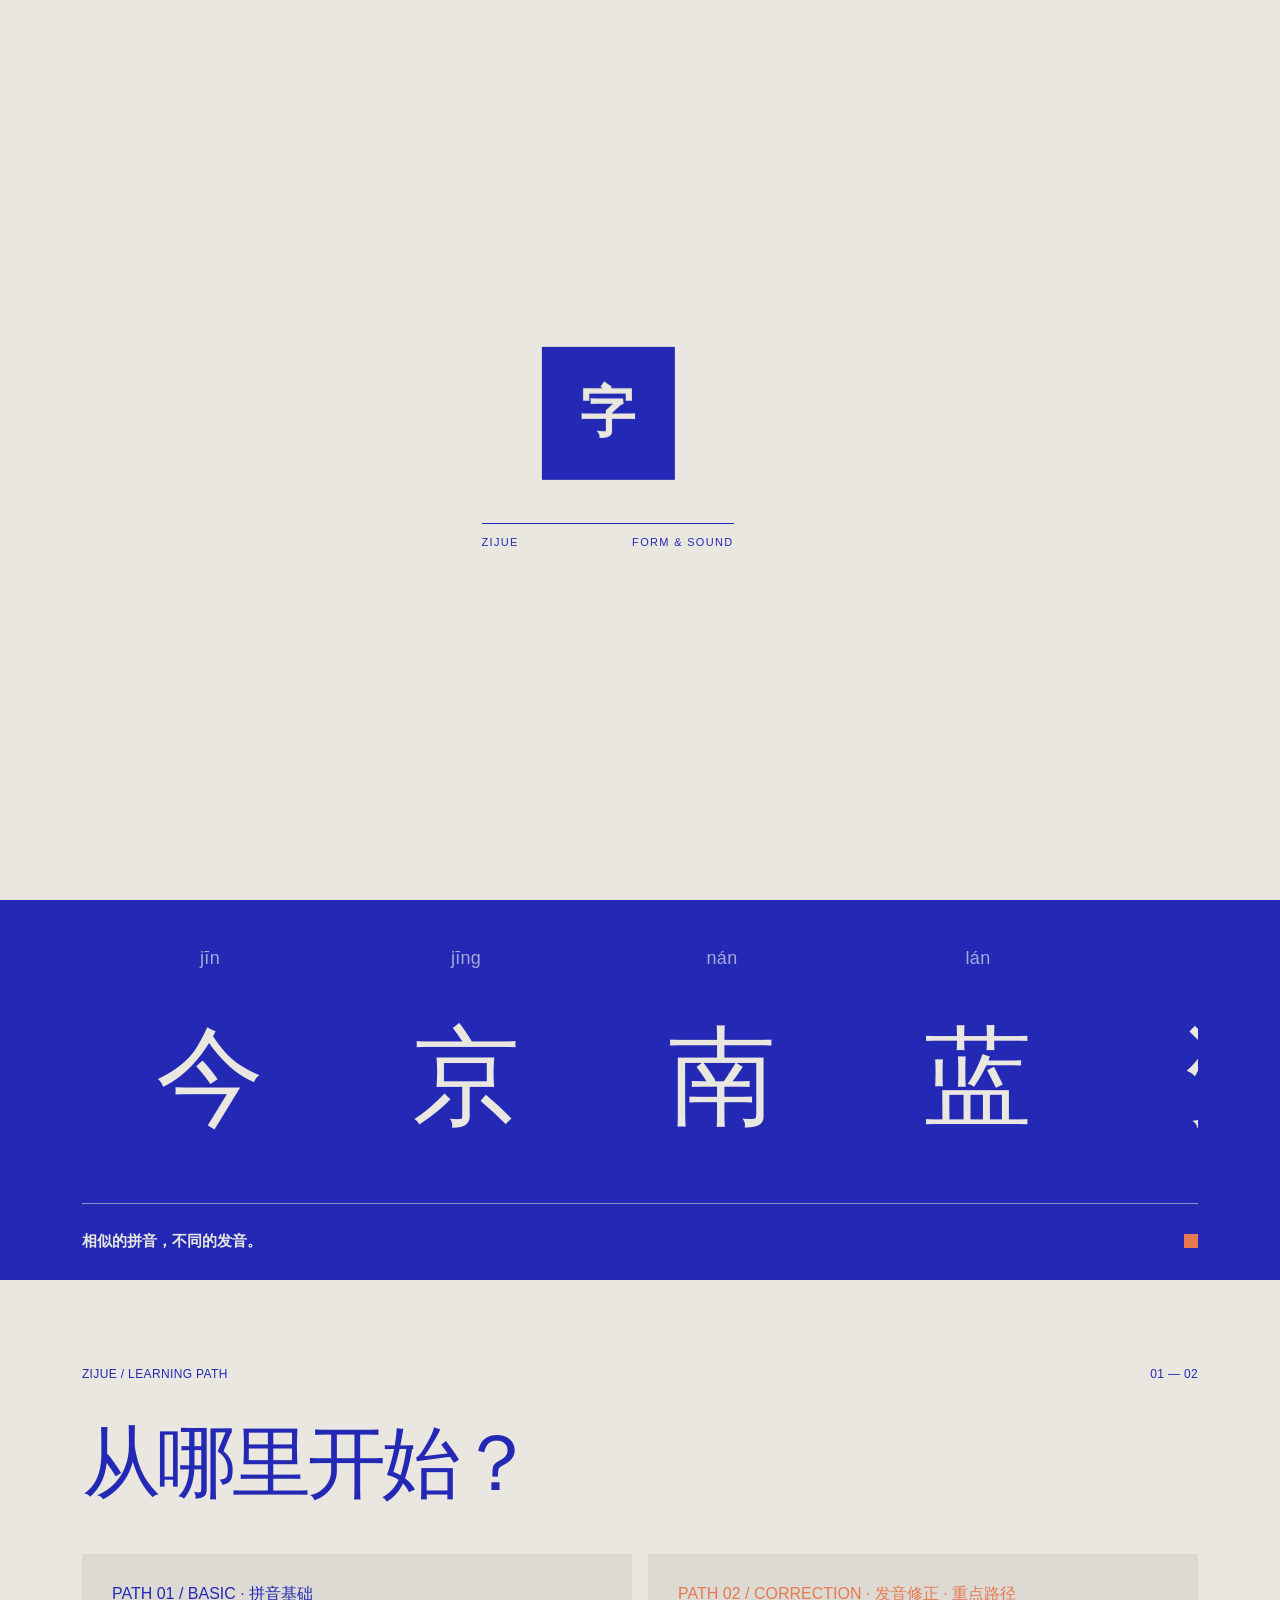
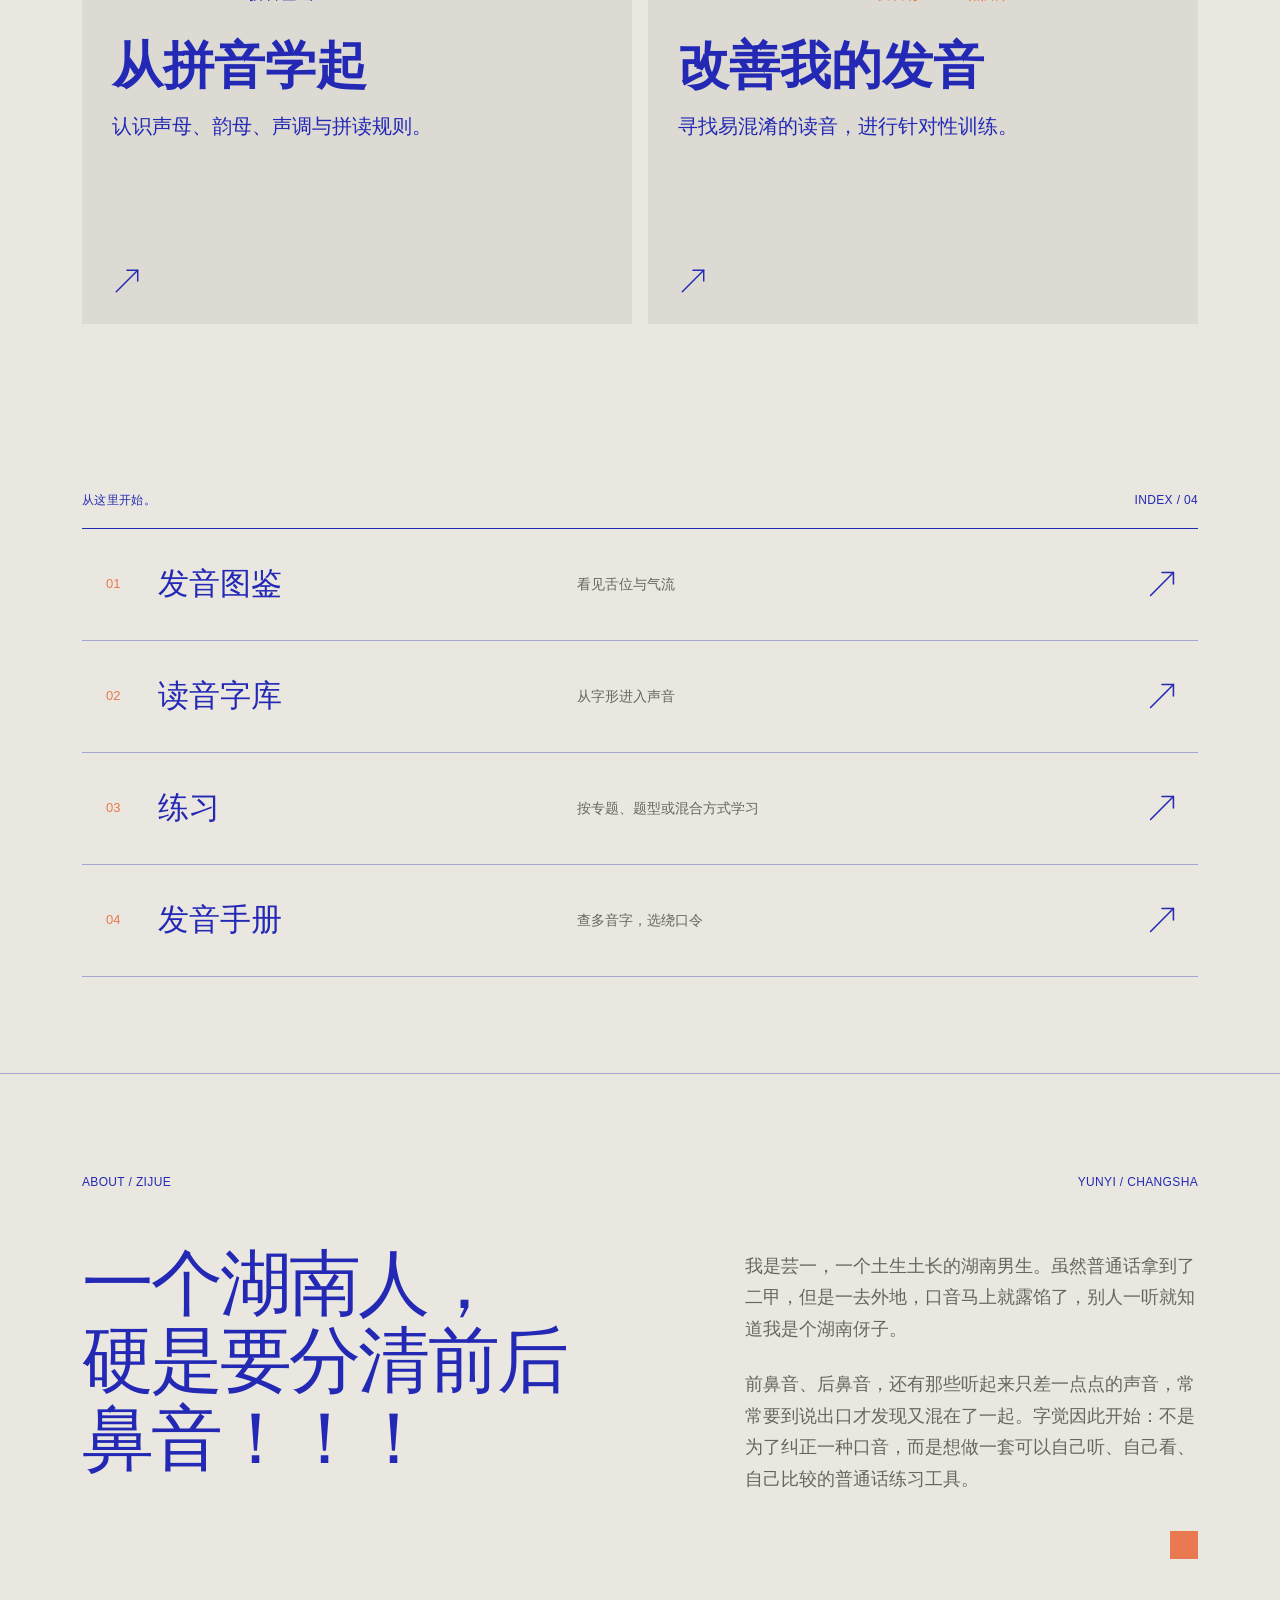
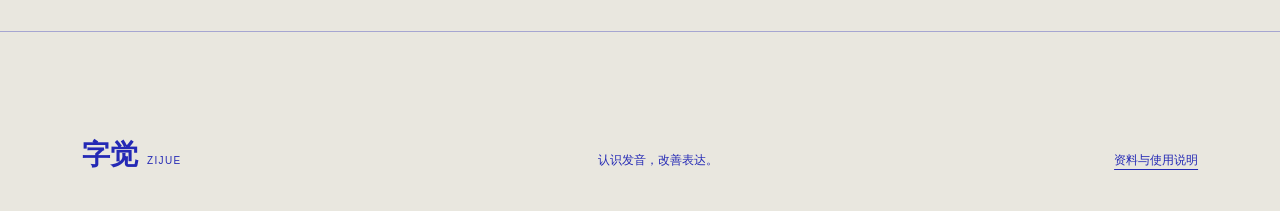
==== index.html @ c72f1ff9 "Add Zijue static website and optimized pronunciation assets" ====
<!doctype html><html lang="zh-CN"><head><meta charset="utf-8"><meta name="viewport" content="width=device-width,initial-scale=1"><meta name="theme-color" content="#E9E7DF"><meta name="description" content="字觉是普通话发音认知、辨析与自主改善工具。"><title>字觉 ZIJUE｜认识发音，改善表达</title><style>.skip-launch .launch-screen{display:none!important}.launching{scroll-behavior:auto!important}.launching body{overflow:hidden}</style><script>(()=>{const fromSite=new URLSearchParams(location.search).get('from')==='site';history.scrollRestoration='manual';if(location.hash)history.replaceState(null,'',location.pathname+location.search);scrollTo(0,0);if(fromSite)document.documentElement.classList.add('skip-launch');else document.documentElement.classList.add('launching')})()</script><link rel="stylesheet" href="styles.css?v=20261125-1"><link rel="stylesheet" href="refinements.css"><link rel="stylesheet" href="loader.css?v=20261124-3"><link rel="stylesheet" href="polish.css"><link rel="stylesheet" href="arrow-override.css"><link rel="stylesheet" href="cta-override.css"><link rel="stylesheet" href="pinyin-mi-grid.css"><link rel="stylesheet" href="path-guide.css"><link rel="stylesheet" href="index-guide.css"><link rel="stylesheet" href="hero-path-trigger.css"><link rel="stylesheet" href="sound-marquee.css?v=20261125-1"></head>
<body data-page="home"><div class="launch-screen" id="launch-screen" aria-label="字觉正在载入"><div class="launch-cubes" aria-hidden="true"><div class="launch-cube"><div class="cube-face cube-front">字</div><div class="cube-face cube-right">zì</div><div class="cube-face cube-back">觉</div><div class="cube-face cube-left">jué</div></div></div><p class="launch-caption"><span>ZIJUE</span><span>FORM &amp; SOUND</span></p></div><a class="skip" href="#main">跳到主要内容</a><header class="nav-shell"><a class="brand" href="index.html?from=site"><b>字觉</b><span>ZIJUE</span></a><nav aria-label="主要导航"><a href="basics.html">拼音基础</a><a href="correction.html">发音修正</a><a href="characters.html">读音字库</a><a href="practice.html">练习</a><a href="notes.html">发音手册</a></nav><span class="nav-index">FORM / SOUND</span></header>
<main id="main">
<section class="home-hero frame-grid"><div class="hero-meta meta-row"><span>ZIJUE / VISUAL IDENTITY 01</span><span>MANDARIN PRACTICE</span></div><div class="hero-title"><h1>字觉</h1><a class="orange-square hero-path-trigger" href="#paths" aria-label="选择学习路径"><span>选择<br>学习路径</span><svg viewBox="0 0 150 100" aria-hidden="true"><path d="M8 92L132 16"/><path d="M98 17L132 16L122 49"/></svg></a></div><p class="hero-en">ZIJUE / FORM &amp; SOUND</p><div class="hero-rule"></div><p class="hero-statement">认识发音，改善表达。</p><p class="hero-copy">从汉字出发，建立对普通话声音的认识。辨清声母、韵母与声调，再把听见的区别带回自己的表达。</p></section>
<section class="sound-band" aria-label="发音差异示例"><div class="band-head"><span>01 / SOUND DIFFERENCES</span><span>探索发音差异</span></div><div class="sound-marquee"><div class="sound-track"><div class="sound-words"><div><span class="practice-grid" aria-hidden="true"><i class="pinyin-grid"></i><i class="mi-grid"></i></span><small>j<span class="sound-accent">īn</span></small><strong>今</strong></div><div><span class="practice-grid" aria-hidden="true"><i class="pinyin-grid"></i><i class="mi-grid"></i></span><small>j<span class="sound-accent">īng</span></small><strong>京</strong></div><div><span class="practice-grid" aria-hidden="true"><i class="pinyin-grid"></i><i class="mi-grid"></i></span><small><span class="sound-accent">n</span>án</small><strong>南</strong></div><div><span class="practice-grid" aria-hidden="true"><i class="pinyin-grid"></i><i class="mi-grid"></i></span><small><span class="sound-accent">l</span>án</small><strong>蓝</strong></div><div><span class="practice-grid" aria-hidden="true"><i class="pinyin-grid"></i><i class="mi-grid"></i></span><small><span class="sound-accent">z</span>ī</small><strong>资</strong></div><div><span class="practice-grid" aria-hidden="true"><i class="pinyin-grid"></i><i class="mi-grid"></i></span><small><span class="sound-accent">zh</span>ī</small><strong>织</strong></div><div><span class="practice-grid" aria-hidden="true"><i class="pinyin-grid"></i><i class="mi-grid"></i></span><small><span class="sound-accent">f</span>ú</small><strong>服</strong></div><div><span class="practice-grid" aria-hidden="true"><i class="pinyin-grid"></i><i class="mi-grid"></i></span><small><span class="sound-accent">h</span>ú</small><strong>湖</strong></div></div><div class="sound-words" aria-hidden="true"><div><span class="practice-grid"><i class="pinyin-grid"></i><i class="mi-grid"></i></span><small>j<span class="sound-accent">īn</span></small><strong>今</strong></div><div><span class="practice-grid"><i class="pinyin-grid"></i><i class="mi-grid"></i></span><small>j<span class="sound-accent">īng</span></small><strong>京</strong></div><div><span class="practice-grid"><i class="pinyin-grid"></i><i class="mi-grid"></i></span><small><span class="sound-accent">n</span>án</small><strong>南</strong></div><div><span class="practice-grid"><i class="pinyin-grid"></i><i class="mi-grid"></i></span><small><span class="sound-accent">l</span>án</small><strong>蓝</strong></div><div><span class="practice-grid"><i class="pinyin-grid"></i><i class="mi-grid"></i></span><small><span class="sound-accent">z</span>ī</small><strong>资</strong></div><div><span class="practice-grid"><i class="pinyin-grid"></i><i class="mi-grid"></i></span><small><span class="sound-accent">zh</span>ī</small><strong>织</strong></div><div><span class="practice-grid"><i class="pinyin-grid"></i><i class="mi-grid"></i></span><small><span class="sound-accent">f</span>ú</small><strong>服</strong></div><div><span class="practice-grid"><i class="pinyin-grid"></i><i class="mi-grid"></i></span><small><span class="sound-accent">h</span>ú</small><strong>湖</strong></div></div></div></div><div class="band-foot"><p>相似的拼音，不同的发音。</p><i class="orange-square small" aria-hidden="true"></i></div></section>
<section class="learning-path frame-grid" id="paths"><div class="section-meta meta-row"><span>ZIJUE / LEARNING PATH</span><span>01 — 02</span></div><h2>从哪里开始？</h2><div class="path-grid"><a class="path path-neutral" href="basics.html"><small>PATH 01 / BASIC · 拼音基础</small><strong>从拼音学起</strong><p>认识声母、韵母、声调与拼读规则。</p><span class="path-arrow" aria-hidden="true">↗</span><span class="path-guide" aria-hidden="true"><svg viewBox="0 0 280 220"><path class="guide-shaft" d="M16 216L248 28"/><path class="guide-head" d="M204 36L248 28L238 72"/></svg></span></a><a class="path path-neutral path-priority" href="correction.html"><small>PATH 02 / CORRECTION · 发音修正 · 重点路径</small><strong>改善我的发音</strong><p>寻找易混淆的读音，进行针对性训练。</p><span class="path-arrow" aria-hidden="true">↗</span><span class="path-guide" aria-hidden="true"><svg viewBox="0 0 280 220"><path class="guide-shaft" d="M16 216L248 28"/><path class="guide-head" d="M204 36L248 28L238 72"/></svg></span></a></div></section>
<section class="index-preview frame-grid"><div class="section-meta meta-row"><span>从这里开始。</span><span>INDEX / 04</span></div><div class="index-links"><a href="correction.html"><span>01</span><strong>发音图鉴</strong><small>看见舌位与气流</small><i>↗</i><span class="index-guide" aria-hidden="true"><svg viewBox="0 0 150 112"><path d="M7 109L126 14"/><path d="M101 17L126 14L121 39"/></svg></span></a><a href="characters.html"><span>02</span><strong>读音字库</strong><small>从字形进入声音</small><i>↗</i><span class="index-guide" aria-hidden="true"><svg viewBox="0 0 150 112"><path d="M7 109L126 14"/><path d="M101 17L126 14L121 39"/></svg></span></a><a href="practice.html"><span>03</span><strong>练习</strong><small>按专题、题型或混合方式学习</small><i>↗</i><span class="index-guide" aria-hidden="true"><svg viewBox="0 0 150 112"><path d="M7 109L126 14"/><path d="M101 17L126 14L121 39"/></svg></span></a><a href="notes.html"><span>04</span><strong>发音手册</strong><small>查多音字，选绕口令</small><i>↗</i><span class="index-guide" aria-hidden="true"><svg viewBox="0 0 150 112"><path d="M7 109L126 14"/><path d="M101 17L126 14L121 39"/></svg></span></a></div></section>
<section class="about-section frame-grid" id="about"><div class="section-meta meta-row"><span>ABOUT / ZIJUE</span><span>YUNYI / CHANGSHA</span></div><h2>一个湖南人，<br>硬是要分清前后鼻音！！！</h2><div class="about-copy"><p>我是芸一，一个土生土长的湖南男生。虽然普通话拿到了二甲，但是一去外地，口音马上就露馅了，别人一听就知道我是个湖南伢子。</p><p>前鼻音、后鼻音，还有那些听起来只差一点点的声音，常常要到说出口才发现又混在了一起。字觉因此开始：不是为了纠正一种口音，而是想做一套可以自己听、自己看、自己比较的普通话练习工具。</p></div><i class="orange-square" aria-hidden="true"></i></section></main><footer><a class="brand" href="index.html?from=site"><b>字觉</b><span>ZIJUE</span></a><p>认识发音，改善表达。</p><p><a class="site-source-link" href="notes.html#sources">资料与使用说明</a></p></footer><script src="script.js?v=20261124-13"></script><script src="loader.js?v=20261125-1"></script></body></html>
---- styles.css ----
:root{--blue:#2429B5;--paper:#E9E7DF;--orange:#E87950;--lav:#A5A9D8;--charcoal:#252525;--muted:#666660;--pale:#DCDAD3;--line:rgba(36,41,181,.34);--sans:"Source Han Sans SC","思源黑体 CN","Noto Sans CJK SC","PingFang SC",sans-serif;--serif:"Source Han Serif SC","思源宋体 CN","Noto Serif CJK SC","Songti SC",serif;--edge:clamp(48px,6.4vw,104px);--grid:repeat(12,minmax(0,1fr));--gap:20px}*{box-sizing:border-box}html{background:var(--paper);color:var(--charcoal);scroll-behavior:smooth}body{margin:0;font-family:var(--sans);font-size:16px;line-height:1.45}::selection{background:var(--orange);color:#fff}a{color:inherit}.skip{position:fixed;left:20px;top:10px;z-index:20;background:var(--blue);color:#fff;padding:10px 16px;transform:translateY(-160%)}.skip:focus{transform:none}.frame-grid{display:grid;grid-template-columns:var(--grid);column-gap:var(--gap);padding-left:var(--edge);padding-right:var(--edge)}.meta-row{display:flex;justify-content:space-between;color:var(--blue);font-size:12px;letter-spacing:.03em}.nav-shell{height:88px;padding:0 var(--edge);display:grid;grid-template-columns:180px 1fr 180px;align-items:center;border-bottom:1px solid var(--line);color:var(--blue)}.brand{display:inline-flex;align-items:baseline;gap:9px;text-decoration:none;color:var(--blue)}.brand b{font:600 28px/1 var(--serif)}.brand span{font-size:10px;letter-spacing:.14em}.nav-shell nav{display:flex;justify-content:center;gap:clamp(24px,3vw,52px)}.nav-shell nav a{font-size:13px;text-decoration:none;position:relative;padding:34px 0}.nav-shell nav a:after{content:"";position:absolute;left:0;right:100%;bottom:25px;height:1px;background:var(--blue);transition:right .25s}.nav-shell nav a:hover:after,.nav-shell nav a[aria-current="page"]:after{right:0}.nav-index{text-align:right;font-size:11px;letter-spacing:.08em}
.home-hero{min-height:690px;padding-top:36px;padding-bottom:38px;grid-template-rows:auto 1fr auto auto auto}.hero-meta{grid-column:1/-1}.hero-title{grid-column:1/-1;display:flex;align-items:center;justify-content:space-between;min-height:390px}.hero-title h1{margin:0;color:var(--blue);font:650 clamp(250px,25vw,410px)/.84 var(--serif);letter-spacing:-.11em}.orange-square{display:block;width:62px;height:62px;background:var(--orange);flex:none}.orange-square.small{width:14px;height:14px}.hero-en{grid-column:1/9;margin:0 0 30px;color:var(--blue);font-size:clamp(24px,2.2vw,38px);letter-spacing:.28em}.hero-rule{grid-column:1/-1;border-top:1px solid var(--blue)}.hero-statement{grid-column:1/6;margin:20px 0 0;color:var(--blue);font-size:22px;font-weight:600}.hero-copy{grid-column:6/11;margin:20px 0 0;color:var(--muted);max-width:34em}.text-action{grid-column:11/-1;justify-self:end;margin-top:20px;color:var(--blue);text-decoration:none;font-size:13px}.text-action span{margin-left:18px}.sound-band{background:var(--blue);color:var(--paper);padding:30px var(--edge) 28px}.band-head,.band-foot{display:flex;justify-content:space-between;align-items:center;font-size:11px}.sound-words{display:grid;grid-template-columns:repeat(4,1fr);margin:42px 0 26px}.sound-words div{text-align:center;border-bottom:1px solid rgba(233,231,223,.55);padding-bottom:20px}.sound-words small{display:block;color:var(--lav);font-size:18px}.sound-words strong{display:block;font:500 clamp(100px,10vw,160px)/1.1 var(--serif)}.band-foot p{margin:0;font-size:15px;font-weight:600}.learning-path{padding-top:86px;padding-bottom:96px}.section-meta{grid-column:1/-1}.learning-path h2{grid-column:1/-1;margin:22px 0 34px;color:var(--blue);font-size:clamp(64px,6.2vw,98px);font-weight:400;letter-spacing:-.05em}.path-grid{grid-column:1/-1;display:grid;grid-template-columns:1fr 1fr;gap:16px}.path{min-height:370px;padding:28px 30px;display:flex;flex-direction:column;text-decoration:none;color:var(--blue);transition:transform .2s}.path:hover{transform:translateY(-3px)}.path-blue{background:var(--blue);color:var(--paper)}.path-pale{background:var(--pale)}.path small{font-size:16px}.path strong{font-size:clamp(44px,4vw,66px);margin-top:24px}.path p{font-size:20px;margin:8px 0}.path>span{margin-top:auto;font-size:24px;color:var(--orange)}.index-preview{padding-top:72px;padding-bottom:96px}.index-preview .section-meta{padding-bottom:18px;border-bottom:1px solid var(--blue)}.index-links{grid-column:1/-1}.index-links a{display:grid;grid-template-columns:52px 2.2fr 3fr 30px;align-items:center;min-height:112px;border-bottom:1px solid var(--line);text-decoration:none;color:var(--blue)}.index-links a>span{color:var(--orange);font-size:13px}.index-links strong{font-size:31px;font-weight:500}.index-links small{font-size:14px;color:var(--muted)}.index-links i{font-style:normal}.index-links a:hover strong{padding-left:8px;transition:padding .2s}
.page-intro{min-height:610px;padding-top:40px;padding-bottom:60px;align-content:start;position:relative}.page-intro .meta-row{grid-column:1/-1}.page-intro h1{grid-column:1/10;color:var(--blue);font-size:clamp(82px,8.6vw,138px);line-height:1.02;letter-spacing:-.055em;font-weight:500;margin:74px 0 38px}.page-intro>p{grid-column:1/7;font-size:20px;color:var(--muted);margin:0}.page-intro .orange-square{position:absolute;right:var(--edge);bottom:68px;width:44px;height:44px}.entry-system{padding-top:34px;padding-bottom:90px}.entry-row{grid-column:1/-1;display:grid;grid-template-columns:82px 1fr auto;gap:26px;align-items:start;padding:30px 0;border-top:1px solid var(--line)}.entry-row>span{width:58px;height:58px;display:grid;place-items:center;background:var(--blue);color:#fff;font-size:20px}.entry-row h2{margin:0 0 8px;color:var(--blue);font-size:30px;font-weight:500}.entry-row p{margin:0;color:var(--muted)}.entry-row a,.entry-row button{align-self:center;border:0;background:none;color:var(--blue);font:500 14px var(--sans);text-decoration:none;cursor:pointer}.inline-notice{grid-column:2/-1;margin:10px 0 0;color:var(--orange);min-height:24px}.topics{background:var(--blue);color:var(--paper);padding:82px 0 90px}.topics .meta-row{color:var(--paper)}.topics-head h2{grid-column:1/9;font-size:clamp(62px,6vw,96px);line-height:1;margin:48px 0 20px;font-weight:400}.topics-head>p{grid-column:1/7;color:var(--lav);font-size:18px}.topic-groups{padding-top:54px}.topic-groups>section{grid-column:span 6;padding:26px 0 38px;border-top:1px solid rgba(233,231,223,.45)}.topic-groups>section:nth-child(odd){padding-right:30px}.topic-groups>section:nth-child(even){padding-left:30px}.topic-groups h3{font-size:24px;font-weight:500;margin:0 0 18px}.topic-buttons{display:flex;flex-wrap:wrap;gap:8px}.topic-buttons button{min-height:46px;padding:0 20px;border:1px solid rgba(233,231,223,.52);background:transparent;color:var(--paper);font:400 16px var(--sans);cursor:pointer}.topic-buttons button:hover,.topic-buttons button.active{background:var(--orange);border-color:var(--orange);color:#fff}.correction-flow{padding-top:90px;padding-bottom:110px}.correction-flow>.meta-row{grid-column:1/-1}.correction-flow h2{grid-column:1/7;color:var(--blue);font-size:58px;font-weight:400;line-height:1.1}.correction-flow ol{grid-column:7/-1;list-style:none;margin:30px 0 0;padding:0}.correction-flow li{display:grid;grid-template-columns:50px 1fr;padding:18px 0;border-top:1px solid var(--line);color:var(--blue);font-size:22px}.correction-flow li span{color:var(--orange);font-size:12px;padding-top:7px}
.character-page{padding-top:38px;padding-bottom:100px}.character-head{grid-column:1/-1}.character-head h1{font-size:72px;color:var(--blue);font-weight:500;margin:34px 0 18px}.character-tools{grid-column:1/-1;border-top:1px solid var(--line)}.tool-row{display:grid;grid-template-columns:80px 1fr 70px;min-height:54px;align-items:center;border-bottom:1px solid rgba(36,41,181,.14);font-size:12px;color:var(--blue)}.tool-row .segmented{grid-column:2/4}.segmented{display:flex;gap:6px}.segmented button{border:0;background:transparent;color:var(--muted);font:12px var(--sans);padding:7px 12px;cursor:pointer}.segmented button.active{background:#fff;color:var(--blue);border-radius:16px}.tool-row input{width:100%;accent-color:var(--blue)}.tool-row output{text-align:right}.final-filter{display:grid;grid-template-columns:repeat(5,1fr);gap:4px;margin:20px 0 42px}.final-filter button{height:50px;border:1px solid var(--lav);background:transparent;color:var(--blue);font:600 17px var(--sans);cursor:pointer}.final-filter button.active,.final-filter button:hover{background:var(--blue);color:var(--paper);border-color:var(--blue)}.hanzi-grid{grid-column:1/-1;display:grid;grid-template-columns:repeat(4,1fr)}.hanzi{position:relative;min-height:190px;border:0;border-bottom:1px solid rgba(36,41,181,.16);background:transparent;color:var(--blue);cursor:pointer;display:grid;place-items:center;padding:30px 10px 16px}.hanzi strong{font-family:var(--serif);font-size:var(--char-size);font-weight:var(--char-weight);line-height:1}.hanzi small{position:absolute;top:12px;font-size:13px;font-family:var(--sans);font-weight:400;opacity:0;transform:translateY(4px);transition:.18s}.hanzi-grid[data-font="sans"] .hanzi strong{font-family:var(--sans)}.hanzi-grid[data-pinyin="all"] .hanzi small,.hanzi-grid[data-pinyin="hover"] .hanzi:hover small,.hanzi-grid[data-pinyin="hover"] .hanzi.pinned small{opacity:1;transform:none}.hanzi:hover{background:rgba(165,169,216,.16)}.hanzi[hidden]{display:none}.character-note{grid-column:1/-1;font-size:11px;color:var(--muted);margin-top:18px}.orange-dot{display:inline-block;width:7px;height:7px;background:var(--orange);margin-right:7px}footer{min-height:180px;padding:42px var(--edge);border-top:1px solid var(--line);display:grid;grid-template-columns:1fr 1fr auto;align-items:end;color:var(--blue)}footer p{margin:0;font-size:12px}button:focus-visible,a:focus-visible,input:focus-visible{outline:2px solid var(--orange);outline-offset:3px}
@media(min-width:1700px){:root{--edge:9vw;--gap:24px}.home-hero{min-height:760px}.hero-title{min-height:450px}}@media(max-width:1050px){.nav-shell{grid-template-columns:140px 1fr}.nav-index{display:none}.nav-shell nav{gap:18px}.hero-title h1{font-size:250px}.hero-en{grid-column:1/10}.hero-copy{grid-column:6/-1}.topic-groups>section{grid-column:1/-1!important;padding-left:0!important;padding-right:0!important}}@media(max-width:760px){:root{--edge:24px;--gap:12px}.nav-shell{height:auto;padding-top:20px;padding-bottom:20px}.nav-shell nav{display:none}.home-hero{min-height:620px}.hero-title{min-height:260px}.hero-title h1{font-size:46vw}.orange-square{width:32px;height:32px}.hero-en{grid-column:1/-1;font-size:18px}.hero-statement,.hero-copy{grid-column:1/-1}.text-action{grid-column:1/-1;justify-self:start}.sound-words strong{font-size:20vw}.learning-path h2{font-size:56px}.path-grid{grid-template-columns:1fr}.path{min-height:290px}.index-links a{grid-template-columns:42px 1fr 20px}.index-links small{display:none}.page-intro h1{grid-column:1/-1;font-size:64px}.page-intro>p{grid-column:1/-1}.entry-row{grid-template-columns:60px 1fr}.entry-row>a,.entry-row>button{grid-column:2;justify-self:start}.topics-head h2,.topics-head>p{grid-column:1/-1}.correction-flow h2,.correction-flow ol{grid-column:1/-1}.hanzi-grid{grid-template-columns:repeat(2,1fr)}.hanzi{min-height:160px}.hanzi strong{font-size:min(var(--char-size),90px)}footer{grid-template-columns:1fr;gap:14px}}@media(prefers-reduced-motion:reduce){html{scroll-behavior:auto}*,*:before,*:after{transition-duration:.01ms!important}}


.site-source-link{color:inherit;text-decoration:underline;text-decoration-thickness:1px;text-underline-offset:5px}
.site-source-link:hover{color:var(--orange)}
---- refinements.css ----
.path.path-neutral{background:#DCDAD3;color:#2429B5;transition:background-color .55s cubic-bezier(.22,.7,.25,1),color .55s cubic-bezier(.22,.7,.25,1),transform .3s cubic-bezier(.22,.7,.25,1)}.path.path-neutral:hover,.path.path-neutral:focus-visible{background:#2429B5;color:#E9E7DF;transform:translateY(-3px)}.path.path-neutral small,.path.path-neutral p{transition:color .55s cubic-bezier(.22,.7,.25,1)}.path.path-priority small{color:#E87950}.path.path-neutral:hover small,.path.path-neutral:hover p,.path.path-neutral:focus-visible small,.path.path-neutral:focus-visible p{color:#E9E7DF}.path .path-arrow{display:block;width:34px;height:34px;margin-top:auto;color:#E87950;font-size:27px;line-height:34px;transform-origin:50% 50%;opacity:0;visibility:hidden}.path:hover .path-arrow,.path:focus-visible .path-arrow{visibility:visible;animation:path-arrow-launch .9s cubic-bezier(.2,.72,.22,1) both}@keyframes path-arrow-launch{0%{opacity:0;transform:translate(-8px,8px) rotate(-45deg) scale(.35)}18%{opacity:1}58%{opacity:1;transform:translate(4px,-4px) rotate(315deg) scale(1)}100%{opacity:1;transform:translate(12px,-12px) rotate(360deg) scale(1)}}.library-scope{display:grid;grid-template-columns:110px minmax(0,760px);gap:24px;margin:0 0 26px;padding:18px 0;border-top:1px solid rgba(36,41,181,.34);border-bottom:1px solid rgba(36,41,181,.16);color:#2429B5}.library-scope strong{font-size:13px}.library-scope p{margin:0;color:#666660;font-size:14px;line-height:1.65}@media(prefers-reduced-motion:reduce){.path:hover .path-arrow,.path:focus-visible .path-arrow{animation:none;opacity:1;transform:translate(12px,-12px)}}
---- loader.css ----
@import url("home-effects.css?v=20261124-6");
@import url("example-grid.css");
@import url("home-effects-overrides.css?v=20261124-1");
@import url("cta-override.css");
@import url("polish.css");
@import url("arrow-override.css");
.launch-screen{position:fixed;inset:0;z-index:1000;display:grid;place-content:center;background:#E9E7DF;color:#2429B5;overflow:hidden;perspective:1000px;perspective-origin:50% 50%;opacity:1;transition:opacity 1s cubic-bezier(.22,.7,.25,1),visibility 1s}.launch-screen.is-finishing{opacity:0;pointer-events:none}.launch-screen.is-finished{visibility:hidden;pointer-events:none}.launch-cubes{display:grid;place-items:center;width:124px;height:124px;perspective:1000px;perspective-origin:50% 50%}.launch-cube{--cube:124px;position:relative;width:var(--cube);height:var(--cube);transform-style:preserve-3d;transform-origin:50% 50%;animation:cube-turn 5.3s cubic-bezier(.58,.02,.18,1) .35s both}.cube-face{position:absolute;inset:0;display:grid;place-items:center;backface-visibility:hidden;border:1px solid rgba(36,41,181,.28);font:600 52px/1 "Source Han Serif SC","Songti SC",serif}.cube-front,.cube-back{background:#2429B5;color:#E9E7DF}.cube-right,.cube-left{background:#E9E7DF;color:#2429B5;font:500 30px/1 "Source Han Sans SC",sans-serif}.cube-front{transform:rotateY(0deg) translateZ(62px)}.cube-right{transform:rotateY(90deg) translateZ(62px)}.cube-back{transform:rotateY(180deg) translateZ(62px)}.cube-left{transform:rotateY(-90deg) translateZ(62px)}.launch-caption{position:relative;display:flex;justify-content:space-between;width:252px;margin:48px 0 0;margin-left:-64px;padding-top:13px;font:500 11px/1.2 "Source Han Sans SC",sans-serif;letter-spacing:.12em;opacity:0;animation:caption-in .6s ease .72s forwards}.launch-caption:after{content:"";position:absolute;left:0;top:0;width:100%;height:1px;background:rgba(36,41,181,.16)}.launch-caption:before{content:"";position:absolute;left:0;top:0;width:0;height:1px;background:#2429B5;z-index:1;animation:load-line 5.3s cubic-bezier(.12,.7,.18,1) .35s both}@keyframes cube-turn{0%,8%{transform:rotateY(0)}25%{transform:rotateY(-90deg)}45%{transform:rotateY(-180deg)}65%{transform:rotateY(-270deg)}100%{transform:rotateY(-360deg)}}@keyframes load-line{0%{width:0}12%{width:7%}40%{width:66%}72%{width:82%}92%{width:94%}100%{width:100%}}@keyframes caption-in{to{opacity:1}}@media(prefers-reduced-motion:reduce){.launch-cube{animation:none;transform:rotateY(0)}.launch-caption{animation:none;opacity:1}.launch-caption:before{animation:none;width:100%}}
---- polish.css ----
.hero-title h1{letter-spacing:-.14em}.hero-en{margin-top:38px;margin-bottom:32px}.about-section{position:relative;padding-top:100px;padding-bottom:112px;border-top:1px solid rgba(36,41,181,.34)}.about-section .section-meta{grid-column:1/-1}.about-section h2{grid-column:1/7;margin:54px 0 0;color:#2429B5;font-size:clamp(56px,5.6vw,88px);font-weight:400;line-height:1.08;letter-spacing:-.04em}.about-copy{grid-column:8/-1;margin-top:60px;color:#666660;font-size:18px;line-height:1.75}.about-copy p{margin:0 0 24px}.about-section>.orange-square{position:absolute;right:var(--edge);bottom:72px;width:28px;height:28px}.sound-words>div{min-height:250px}.sound-words>div small{position:absolute;left:50%;top:6px;transform:translateX(-50%);white-space:nowrap;letter-spacing:.04em}.sound-words>div strong{position:absolute;left:50%;top:57%;transform:translate(-50%,-50%);margin:0}.sound-words>div:before{top:57%;width:min(13vw,176px);height:min(13vw,176px);background:linear-gradient(to right,transparent calc(50% - .5px),rgba(233,231,223,.45) 50%,transparent calc(50% + .5px)),linear-gradient(to bottom,transparent calc(50% - .5px),rgba(233,231,223,.45) 50%,transparent calc(50% + .5px)),linear-gradient(45deg,transparent calc(50% - .5px),rgba(233,231,223,.28) 50%,transparent calc(50% + .5px)),linear-gradient(-45deg,transparent calc(50% - .5px),rgba(233,231,223,.28) 50%,transparent calc(50% + .5px))}.launch-caption:before{width:100%;transform:scaleX(0);transform-origin:left center;animation:load-line-smooth 5.3s linear .35s both}@keyframes load-line-smooth{0%{transform:scaleX(0);animation-timing-function:cubic-bezier(.38,.01,.68,.2)}18%{transform:scaleX(.1);animation-timing-function:cubic-bezier(.12,.72,.18,1)}44%{transform:scaleX(.68);animation-timing-function:cubic-bezier(.35,.05,.55,.9)}82%{transform:scaleX(.88);animation-timing-function:cubic-bezier(.25,.5,.35,1)}96%{transform:scaleX(.96);animation-timing-function:cubic-bezier(.05,.7,.15,1)}100%{transform:scaleX(1)}}
---- arrow-override.css ----
.path .path-arrow,.index-links a i{display:block;color:#2429B5;opacity:1;visibility:visible;width:30px;height:30px;margin-top:auto;font-size:0;line-height:0;transform:none}.path-arrow svg,.index-links i svg{display:block;width:100%;height:100%;fill:none;stroke:currentColor;stroke-width:1.35;stroke-linecap:round;stroke-linejoin:round;overflow:visible}.path:hover .path-arrow,.path:focus-visible .path-arrow,.index-links a:hover i,.index-links a:focus-visible i{visibility:visible;animation:arrow-reveal .68s cubic-bezier(.18,.75,.2,1) both}.path:hover .path-arrow svg,.path:focus-visible .path-arrow svg,.index-links a:hover i svg,.index-links a:focus-visible i svg{stroke:#E87950}.path-arrow path,.index-links i path{stroke-dasharray:29;stroke-dashoffset:0}.path:hover .path-arrow path,.path:focus-visible .path-arrow path,.index-links a:hover i path,.index-links a:focus-visible i path{animation:arrow-draw .68s cubic-bezier(.18,.75,.2,1) both}@keyframes arrow-reveal{0%{opacity:1}12%{opacity:0}13%{opacity:1}100%{opacity:1}}@keyframes arrow-draw{0%,12%{stroke-dashoffset:0}13%{stroke-dashoffset:29}100%{stroke-dashoffset:0}}.index-links a{padding-left:24px;padding-right:20px}.index-links a i{justify-self:end;margin:0;width:32px;height:32px}.index-links a:hover>span,.index-links a:focus-visible>span{color:#E87950}
---- cta-override.css ----
.text-action{grid-column:11/-1;justify-self:end;min-width:148px;min-height:92px;padding:16px 18px;gap:8px}.text-action .direction-arrow{width:25px;height:31px;margin:0;font-size:0;line-height:0}.text-action .direction-arrow svg{display:block;width:100%;height:100%;fill:none;stroke:currentColor;stroke-width:1.35;stroke-linecap:round;stroke-linejoin:round}.text-action:hover .direction-arrow,.text-action:focus-visible .direction-arrow{transform:translateY(4px) scale(1.04)}
---- pinyin-mi-grid.css ----
.sound-words{margin-top:38px}.sound-words>div{position:relative;min-height:342px;padding-bottom:18px;isolation:isolate;overflow:visible}.sound-words>div:before{content:none}.practice-grid{--practice-width:min(13vw,176px);--pinyin-height:96px;--mi-size:var(--practice-width);position:absolute;z-index:0;left:50%;top:0;width:var(--practice-width);height:calc(var(--pinyin-height) + var(--mi-size));transform:translateX(-50%) scale(.96);opacity:0;transition:opacity .22s ease,transform .34s cubic-bezier(.22,.7,.25,1);pointer-events:none}.sound-words>div:hover .practice-grid,.sound-words>div:focus-within .practice-grid{opacity:1;transform:translateX(-50%) scale(1)}.pinyin-grid,.mi-grid{display:block;position:absolute;left:0;width:100%;box-sizing:border-box;border:1px solid rgba(233,231,223,.72)}.pinyin-grid{top:0;height:var(--pinyin-height);background:repeating-linear-gradient(to right,rgba(233,231,223,.58) 0 4px,transparent 4px 8px) 0 33.333%/100% 1px no-repeat,repeating-linear-gradient(to right,rgba(233,231,223,.58) 0 4px,transparent 4px 8px) 0 66.666%/100% 1px no-repeat}.mi-grid{top:var(--pinyin-height);height:var(--mi-size);border-top:0;background:repeating-linear-gradient(to right,rgba(233,231,223,.5) 0 4px,transparent 4px 8px) 0 50%/100% 1px no-repeat,repeating-linear-gradient(to bottom,rgba(233,231,223,.5) 0 4px,transparent 4px 8px) 50% 0/1px 100% no-repeat,linear-gradient(45deg,transparent calc(50% - .5px),rgba(233,231,223,.44) 50%,transparent calc(50% + .5px)),linear-gradient(-45deg,transparent calc(50% - .5px),rgba(233,231,223,.44) 50%,transparent calc(50% + .5px))}.sound-words>div small,.sound-words>div strong{position:absolute;z-index:1;left:50%;margin:0;transform:translate(-50%,-50%);transition:top .34s cubic-bezier(.22,.7,.25,1),color .2s ease,font-weight .2s ease,text-shadow .2s ease}.sound-words>div small{top:10px;height:36px;color:var(--lav);font-family:"Source Han Sans SC","Noto Sans SC",Arial,sans-serif;font-size:18px;font-weight:400;line-height:36px;letter-spacing:.015em;white-space:nowrap}.sound-words>div strong{--practice-width:min(13vw,176px);top:58%;width:var(--practice-width);height:var(--practice-width);display:grid;place-items:center;color:var(--paper);font:500 clamp(96px,8.4vw,128px)/1 var(--serif);text-align:center;padding:0 0 .045em;box-sizing:border-box}.sound-words>div:hover small,.sound-words>div:focus-within small{top:48px;color:#fff;font-size:30px;font-weight:650;line-height:36px;text-shadow:0 0 .01px currentColor}.sound-words>div:hover strong,.sound-words>div:focus-within strong{top:calc(96px + (var(--practice-width) / 2) - 5px)}@media(max-width:1050px){.practice-grid,.sound-words>div strong{--practice-width:150px}}@media(prefers-reduced-motion:reduce){.practice-grid,.sound-words>div small,.sound-words>div strong{transition-duration:.01ms}}
---- path-guide.css ----
.path{position:relative;overflow:hidden}.path-guide{position:absolute;z-index:2;right:7%;bottom:-46px;width:min(25vw,330px);height:auto;margin:0!important;color:#E87950;opacity:0;pointer-events:none}.path-guide svg{display:block;width:100%;height:auto;overflow:visible;fill:none;stroke:currentColor;stroke-width:3;stroke-linecap:round;stroke-linejoin:round}.path-guide path{stroke-dasharray:310;stroke-dashoffset:310}.path:hover .path-arrow,.path:focus-visible .path-arrow{opacity:0!important;visibility:hidden!important;animation:none!important}.path:hover .path-guide,.path:focus-visible .path-guide{opacity:1;animation:guide-arrive .12s ease-out both}.path:hover .path-guide .guide-shaft,.path:focus-visible .path-guide .guide-shaft{animation:guide-draw .62s cubic-bezier(.18,.76,.2,1) .04s forwards}.path:hover .path-guide .guide-head,.path:focus-visible .path-guide .guide-head{animation:guide-draw .3s cubic-bezier(.18,.76,.2,1) .48s forwards}@keyframes guide-arrive{from{opacity:0}to{opacity:1}}@keyframes guide-draw{to{stroke-dashoffset:0}}@media(prefers-reduced-motion:reduce){.path:hover .path-guide,.path:focus-visible .path-guide{animation:none;opacity:1}.path:hover .path-guide path,.path:focus-visible .path-guide path{animation:none;stroke-dashoffset:0}}
---- index-guide.css ----
.index-links a{position:relative;overflow:hidden}.index-links a:hover strong,.index-links a:focus-visible strong{padding-left:0!important}.index-guide{position:absolute!important;z-index:2;right:-16px;bottom:-31px;width:150px;height:112px;color:#E87950!important;opacity:0;pointer-events:none}.index-guide svg{display:block;width:100%;height:100%;fill:none;stroke:currentColor;stroke-width:1.8;stroke-linecap:round;stroke-linejoin:round}.index-guide path{stroke-dasharray:180;stroke-dashoffset:180}.index-links a:hover>i,.index-links a:focus-visible>i{opacity:0!important;visibility:hidden!important;animation:none!important}.index-links a:hover .index-guide,.index-links a:focus-visible .index-guide{opacity:1}.index-links a:hover .index-guide path:first-child,.index-links a:focus-visible .index-guide path:first-child{animation:index-guide-draw .5s cubic-bezier(.18,.76,.2,1) forwards}.index-links a:hover .index-guide path:last-child,.index-links a:focus-visible .index-guide path:last-child{animation:index-guide-draw .26s cubic-bezier(.18,.76,.2,1) .35s forwards}@keyframes index-guide-draw{to{stroke-dashoffset:0}}@media(prefers-reduced-motion:reduce){.index-links a:hover .index-guide path,.index-links a:focus-visible .index-guide path{animation:none;stroke-dashoffset:0}}
---- hero-path-trigger.css ----
.hero-path-trigger {
  position: relative;
  z-index: 6;
  display: block;
  flex: none;
  width: 62px;
  height: 62px;
  margin-right: 94px;
  overflow: visible;
  isolation: isolate;
  background: #E87950;
  color: #fff;
  text-decoration: none;
}

.hero-path-trigger::before {
  content: "";
  position: absolute;
  z-index: -1;
  left: 50%;
  top: 50%;
  width: 250px;
  height: 166px;
  background: #E87950;
  transform: translate(-50%,-50%) scale(.248,.374);
  transform-origin: center;
  transition: transform .48s cubic-bezier(.16,.76,.18,1);
}

.hero-path-trigger span {
  position: absolute;
  left: -72px;
  top: -38px;
  width: 112px;
  color: #fff;
  font: 600 17px/1.38 "Source Han Sans SC","Noto Sans SC",sans-serif;
  letter-spacing: .06em;
  text-align: left;
  opacity: 0;
  transition: opacity .18s ease .13s;
}

.hero-path-trigger svg {
  position: absolute;
  right: -82px;
  bottom: -46px;
  width: 150px;
  height: 100px;
  overflow: visible;
  fill: none;
  stroke: #fff;
  stroke-width: 3;
  stroke-linecap: round;
  stroke-linejoin: round;
  opacity: 0;
}

.hero-path-trigger:hover::before,
.hero-path-trigger:focus-visible::before {
  transform: translate(-50%,-50%) scale(1);
}

.hero-path-trigger:hover span,
.hero-path-trigger:focus-visible span {
  opacity: 1;
}

.hero-path-trigger:hover svg,
.hero-path-trigger:focus-visible svg {
  opacity: 1;
  animation: hero-path-arrow-in .62s cubic-bezier(.16,.76,.18,1) both;
}

@keyframes hero-path-arrow-in {
  from { transform: translate(-70px,62px); }
  to { transform: translate(0,0); }
}

.hero-path-trigger:focus-visible {
  outline: 2px solid #2429B5;
  outline-offset: 5px;
}

@media (prefers-reduced-motion:reduce) {
  .hero-path-trigger::before,
  .hero-path-trigger span { transition: none; }
  .hero-path-trigger:hover svg,
  .hero-path-trigger:focus-visible svg { animation: none; }
}
---- sound-marquee.css ----
.sound-marquee{width:100%;margin:38px 0 26px;overflow:hidden}
.sound-track{display:flex;width:max-content;animation:sound-scroll-left 32s linear infinite;animation-play-state:paused;will-change:transform}
.sound-marquee.is-in-view .sound-track{animation-play-state:running}
.sound-marquee:hover .sound-track,.sound-marquee:focus-within .sound-track,.sound-marquee.is-in-view:hover .sound-track,.sound-marquee.is-in-view:focus-within .sound-track{animation-play-state:paused}
.sound-marquee .sound-words{display:flex;flex:none;margin:0}
.sound-marquee .sound-words>div{flex:0 0 clamp(230px,20vw,290px);width:clamp(230px,20vw,290px);margin:0;min-height:342px}
.sound-accent{color:inherit;transition:color .18s ease}
.sound-words>div:hover .sound-accent,.sound-words>div:focus-within .sound-accent{color:#E87950}
@keyframes sound-scroll-left{to{transform:translateX(-50%)}}
@media(max-width:1050px){.sound-marquee .sound-words>div{flex-basis:240px;width:240px}}
@media(prefers-reduced-motion:reduce){.sound-track{animation:none}.sound-marquee{overflow-x:auto;scrollbar-width:thin;scrollbar-color:#E87950 transparent}.sound-accent{transition:none}}
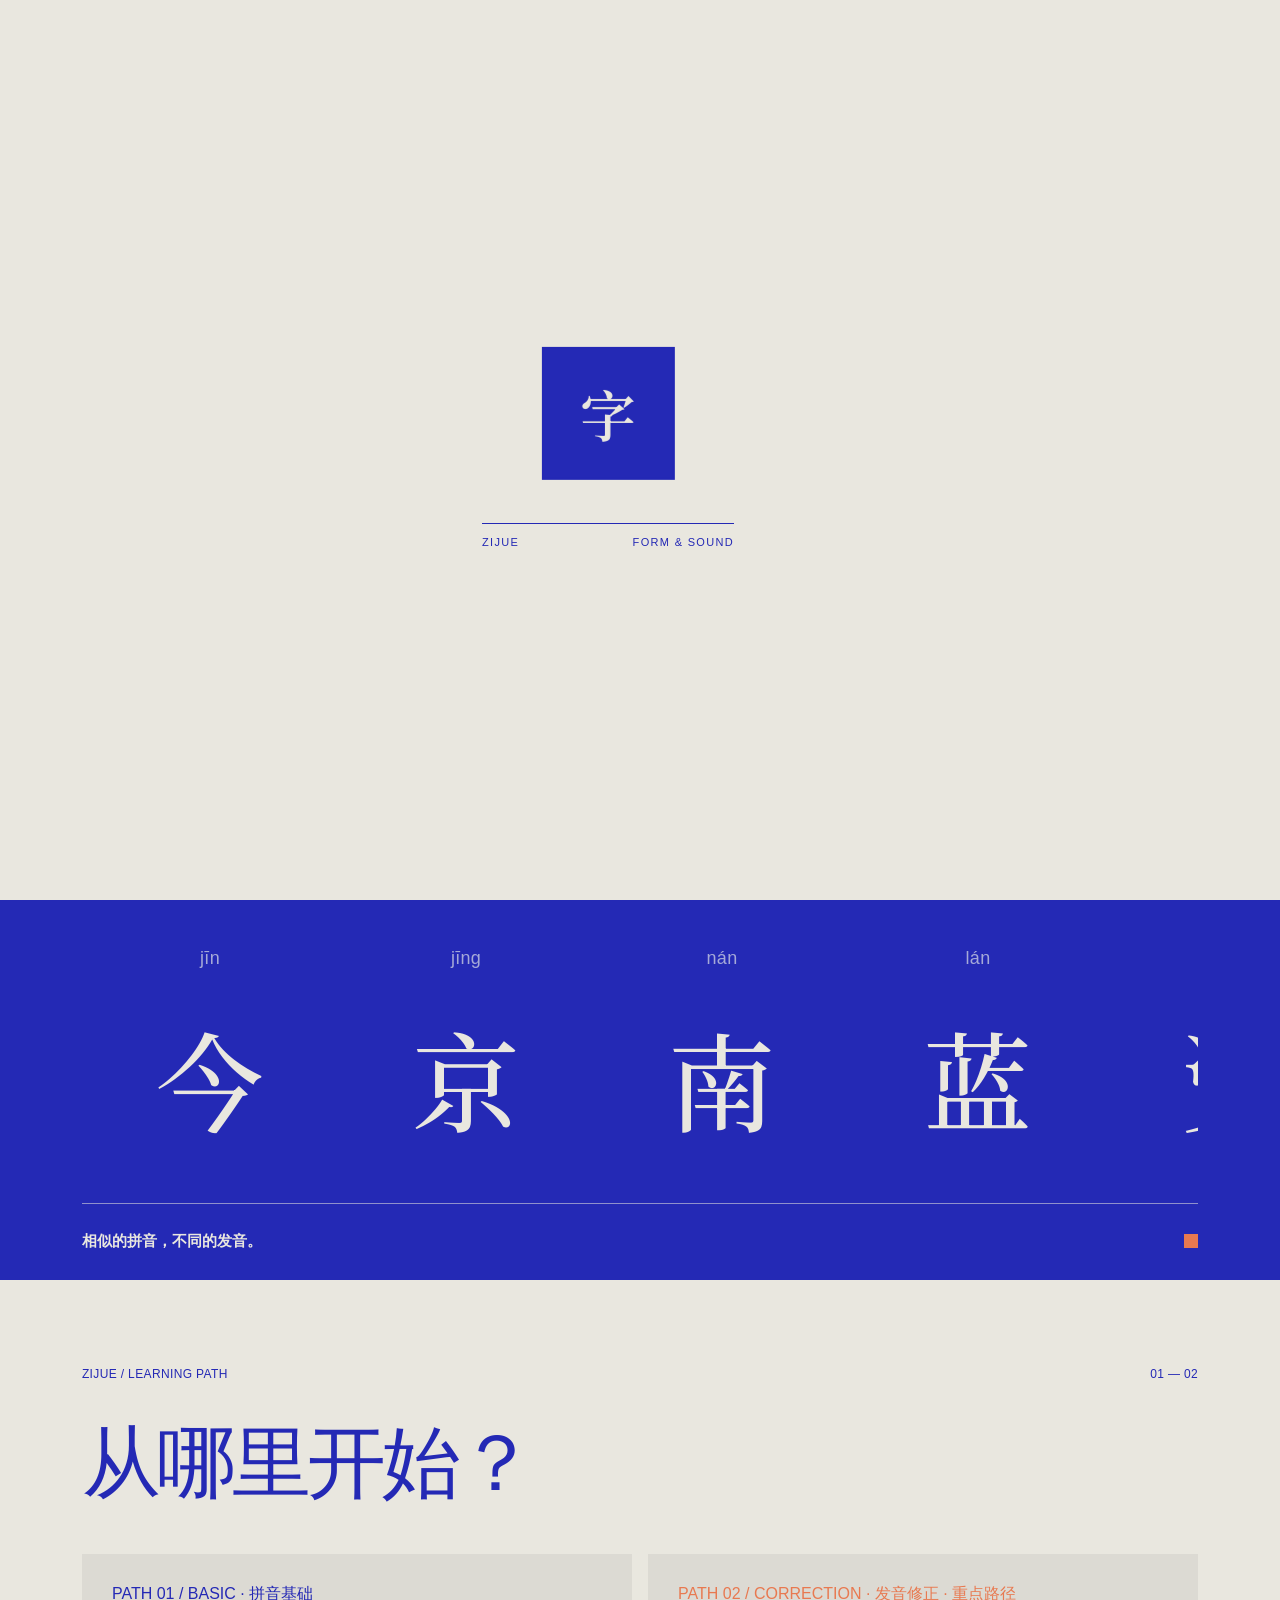
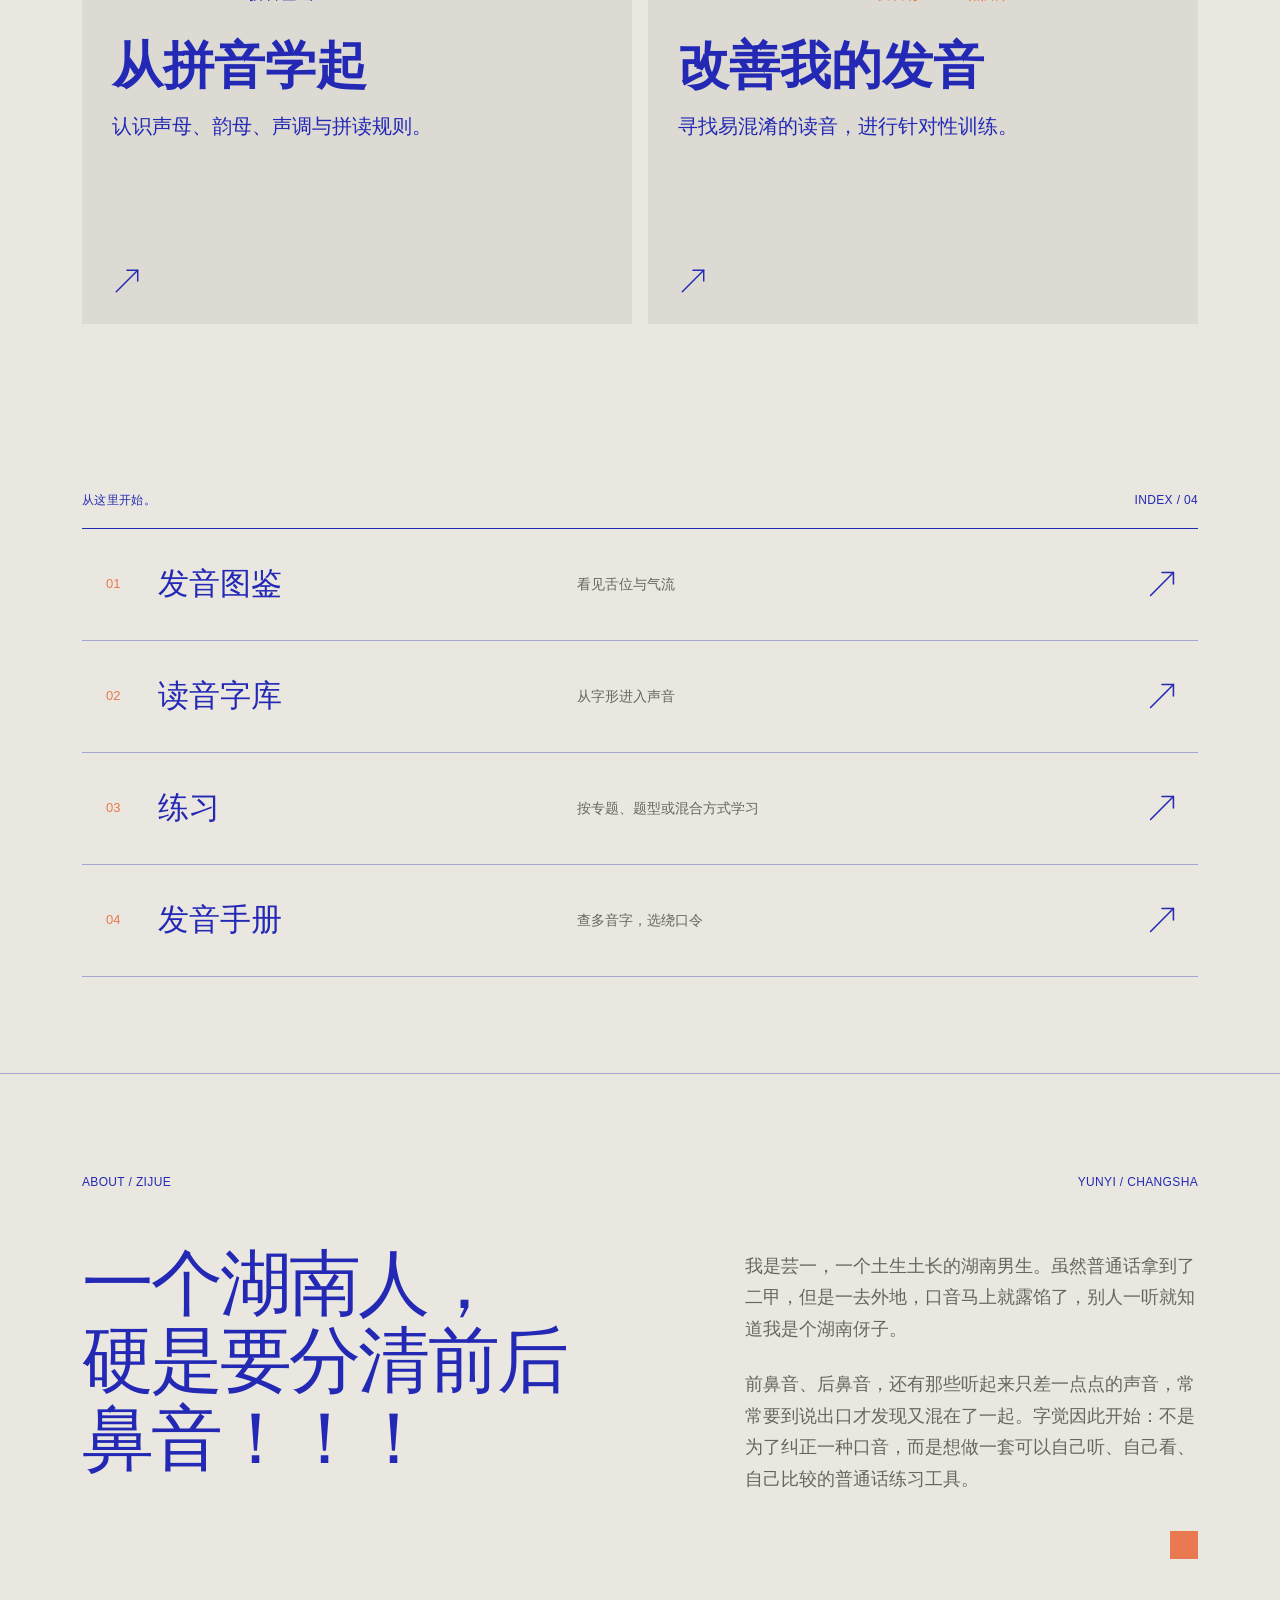
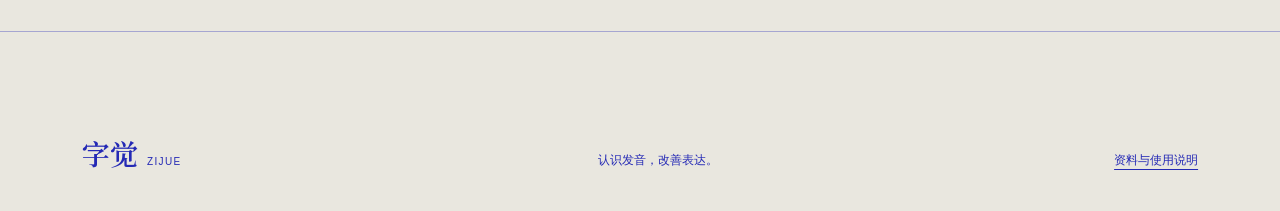
==== commit 8456dd05: "Bundle licensed Chinese serif font for consistent mobile typography" ====
--- a/index.html
+++ b/index.html
@@ -1,4 +1,4 @@
-<!doctype html><html lang="zh-CN"><head><meta charset="utf-8"><meta name="viewport" content="width=device-width,initial-scale=1"><meta name="theme-color" content="#E9E7DF"><meta name="description" content="字觉是普通话发音认知、辨析与自主改善工具。"><title>字觉 ZIJUE｜认识发音，改善表达</title><style>.skip-launch .launch-screen{display:none!important}.launching{scroll-behavior:auto!important}.launching body{overflow:hidden}</style><script>(()=>{const fromSite=new URLSearchParams(location.search).get('from')==='site';history.scrollRestoration='manual';if(location.hash)history.replaceState(null,'',location.pathname+location.search);scrollTo(0,0);if(fromSite)document.documentElement.classList.add('skip-launch');else document.documentElement.classList.add('launching')})()</script><link rel="stylesheet" href="styles.css?v=20261125-1"><link rel="stylesheet" href="refinements.css"><link rel="stylesheet" href="loader.css?v=20261124-3"><link rel="stylesheet" href="polish.css"><link rel="stylesheet" href="arrow-override.css"><link rel="stylesheet" href="cta-override.css"><link rel="stylesheet" href="pinyin-mi-grid.css"><link rel="stylesheet" href="path-guide.css"><link rel="stylesheet" href="index-guide.css"><link rel="stylesheet" href="hero-path-trigger.css"><link rel="stylesheet" href="sound-marquee.css?v=20261125-1"></head>
+<!doctype html><html lang="zh-CN"><head><meta charset="utf-8"><meta name="viewport" content="width=device-width,initial-scale=1"><meta name="theme-color" content="#E9E7DF"><meta name="description" content="字觉是普通话发音认知、辨析与自主改善工具。"><title>字觉 ZIJUE｜认识发音，改善表达</title><style>.skip-launch .launch-screen{display:none!important}.launching{scroll-behavior:auto!important}.launching body{overflow:hidden}</style><script>(()=>{const fromSite=new URLSearchParams(location.search).get('from')==='site';history.scrollRestoration='manual';if(location.hash)history.replaceState(null,'',location.pathname+location.search);scrollTo(0,0);if(fromSite)document.documentElement.classList.add('skip-launch');else document.documentElement.classList.add('launching')})()</script><link rel="stylesheet" href="styles.css?v=20261125-2"><link rel="stylesheet" href="refinements.css"><link rel="stylesheet" href="loader.css?v=20261125-2"><link rel="stylesheet" href="polish.css"><link rel="stylesheet" href="arrow-override.css"><link rel="stylesheet" href="cta-override.css"><link rel="stylesheet" href="pinyin-mi-grid.css"><link rel="stylesheet" href="path-guide.css"><link rel="stylesheet" href="index-guide.css"><link rel="stylesheet" href="hero-path-trigger.css"><link rel="stylesheet" href="sound-marquee.css?v=20261125-1"></head>
 <body data-page="home"><div class="launch-screen" id="launch-screen" aria-label="字觉正在载入"><div class="launch-cubes" aria-hidden="true"><div class="launch-cube"><div class="cube-face cube-front">字</div><div class="cube-face cube-right">zì</div><div class="cube-face cube-back">觉</div><div class="cube-face cube-left">jué</div></div></div><p class="launch-caption"><span>ZIJUE</span><span>FORM &amp; SOUND</span></p></div><a class="skip" href="#main">跳到主要内容</a><header class="nav-shell"><a class="brand" href="index.html?from=site"><b>字觉</b><span>ZIJUE</span></a><nav aria-label="主要导航"><a href="basics.html">拼音基础</a><a href="correction.html">发音修正</a><a href="characters.html">读音字库</a><a href="practice.html">练习</a><a href="notes.html">发音手册</a></nav><span class="nav-index">FORM / SOUND</span></header>
 <main id="main">
 <section class="home-hero frame-grid"><div class="hero-meta meta-row"><span>ZIJUE / VISUAL IDENTITY 01</span><span>MANDARIN PRACTICE</span></div><div class="hero-title"><h1>字觉</h1><a class="orange-square hero-path-trigger" href="#paths" aria-label="选择学习路径"><span>选择<br>学习路径</span><svg viewBox="0 0 150 100" aria-hidden="true"><path d="M8 92L132 16"/><path d="M98 17L132 16L122 49"/></svg></a></div><p class="hero-en">ZIJUE / FORM &amp; SOUND</p><div class="hero-rule"></div><p class="hero-statement">认识发音，改善表达。</p><p class="hero-copy">从汉字出发，建立对普通话声音的认识。辨清声母、韵母与声调，再把听见的区别带回自己的表达。</p></section>
--- a/styles.css
+++ b/styles.css
@@ -1,4 +1,5 @@
-:root{--blue:#2429B5;--paper:#E9E7DF;--orange:#E87950;--lav:#A5A9D8;--charcoal:#252525;--muted:#666660;--pale:#DCDAD3;--line:rgba(36,41,181,.34);--sans:"Source Han Sans SC","思源黑体 CN","Noto Sans CJK SC","PingFang SC",sans-serif;--serif:"Source Han Serif SC","思源宋体 CN","Noto Serif CJK SC","Songti SC",serif;--edge:clamp(48px,6.4vw,104px);--grid:repeat(12,minmax(0,1fr));--gap:20px}*{box-sizing:border-box}html{background:var(--paper);color:var(--charcoal);scroll-behavior:smooth}body{margin:0;font-family:var(--sans);font-size:16px;line-height:1.45}::selection{background:var(--orange);color:#fff}a{color:inherit}.skip{position:fixed;left:20px;top:10px;z-index:20;background:var(--blue);color:#fff;padding:10px 16px;transform:translateY(-160%)}.skip:focus{transform:none}.frame-grid{display:grid;grid-template-columns:var(--grid);column-gap:var(--gap);padding-left:var(--edge);padding-right:var(--edge)}.meta-row{display:flex;justify-content:space-between;color:var(--blue);font-size:12px;letter-spacing:.03em}.nav-shell{height:88px;padding:0 var(--edge);display:grid;grid-template-columns:180px 1fr 180px;align-items:center;border-bottom:1px solid var(--line);color:var(--blue)}.brand{display:inline-flex;align-items:baseline;gap:9px;text-decoration:none;color:var(--blue)}.brand b{font:600 28px/1 var(--serif)}.brand span{font-size:10px;letter-spacing:.14em}.nav-shell nav{display:flex;justify-content:center;gap:clamp(24px,3vw,52px)}.nav-shell nav a{font-size:13px;text-decoration:none;position:relative;padding:34px 0}.nav-shell nav a:after{content:"";position:absolute;left:0;right:100%;bottom:25px;height:1px;background:var(--blue);transition:right .25s}.nav-shell nav a:hover:after,.nav-shell nav a[aria-current="page"]:after{right:0}.nav-index{text-align:right;font-size:11px;letter-spacing:.08em}
+@font-face{font-family:"ZIJUE Serif SC";src:url("assets/fonts/ZIJUE-SourceHanSerifSC.woff2") format("woff2");font-style:normal;font-weight:250 900;font-display:swap}
+:root{--blue:#2429B5;--paper:#E9E7DF;--orange:#E87950;--lav:#A5A9D8;--charcoal:#252525;--muted:#666660;--pale:#DCDAD3;--line:rgba(36,41,181,.34);--sans:"Source Han Sans SC","思源黑体 CN","Noto Sans CJK SC","PingFang SC",sans-serif;--serif:"ZIJUE Serif SC","Source Han Serif SC","思源宋体 CN","Noto Serif CJK SC","Songti SC",serif;--edge:clamp(48px,6.4vw,104px);--grid:repeat(12,minmax(0,1fr));--gap:20px}*{box-sizing:border-box}html{background:var(--paper);color:var(--charcoal);scroll-behavior:smooth}body{margin:0;font-family:var(--sans);font-size:16px;line-height:1.45}::selection{background:var(--orange);color:#fff}a{color:inherit}.skip{position:fixed;left:20px;top:10px;z-index:20;background:var(--blue);color:#fff;padding:10px 16px;transform:translateY(-160%)}.skip:focus{transform:none}.frame-grid{display:grid;grid-template-columns:var(--grid);column-gap:var(--gap);padding-left:var(--edge);padding-right:var(--edge)}.meta-row{display:flex;justify-content:space-between;color:var(--blue);font-size:12px;letter-spacing:.03em}.nav-shell{height:88px;padding:0 var(--edge);display:grid;grid-template-columns:180px 1fr 180px;align-items:center;border-bottom:1px solid var(--line);color:var(--blue)}.brand{display:inline-flex;align-items:baseline;gap:9px;text-decoration:none;color:var(--blue)}.brand b{font:600 28px/1 var(--serif)}.brand span{font-size:10px;letter-spacing:.14em}.nav-shell nav{display:flex;justify-content:center;gap:clamp(24px,3vw,52px)}.nav-shell nav a{font-size:13px;text-decoration:none;position:relative;padding:34px 0}.nav-shell nav a:after{content:"";position:absolute;left:0;right:100%;bottom:25px;height:1px;background:var(--blue);transition:right .25s}.nav-shell nav a:hover:after,.nav-shell nav a[aria-current="page"]:after{right:0}.nav-index{text-align:right;font-size:11px;letter-spacing:.08em}
 .home-hero{min-height:690px;padding-top:36px;padding-bottom:38px;grid-template-rows:auto 1fr auto auto auto}.hero-meta{grid-column:1/-1}.hero-title{grid-column:1/-1;display:flex;align-items:center;justify-content:space-between;min-height:390px}.hero-title h1{margin:0;color:var(--blue);font:650 clamp(250px,25vw,410px)/.84 var(--serif);letter-spacing:-.11em}.orange-square{display:block;width:62px;height:62px;background:var(--orange);flex:none}.orange-square.small{width:14px;height:14px}.hero-en{grid-column:1/9;margin:0 0 30px;color:var(--blue);font-size:clamp(24px,2.2vw,38px);letter-spacing:.28em}.hero-rule{grid-column:1/-1;border-top:1px solid var(--blue)}.hero-statement{grid-column:1/6;margin:20px 0 0;color:var(--blue);font-size:22px;font-weight:600}.hero-copy{grid-column:6/11;margin:20px 0 0;color:var(--muted);max-width:34em}.text-action{grid-column:11/-1;justify-self:end;margin-top:20px;color:var(--blue);text-decoration:none;font-size:13px}.text-action span{margin-left:18px}.sound-band{background:var(--blue);color:var(--paper);padding:30px var(--edge) 28px}.band-head,.band-foot{display:flex;justify-content:space-between;align-items:center;font-size:11px}.sound-words{display:grid;grid-template-columns:repeat(4,1fr);margin:42px 0 26px}.sound-words div{text-align:center;border-bottom:1px solid rgba(233,231,223,.55);padding-bottom:20px}.sound-words small{display:block;color:var(--lav);font-size:18px}.sound-words strong{display:block;font:500 clamp(100px,10vw,160px)/1.1 var(--serif)}.band-foot p{margin:0;font-size:15px;font-weight:600}.learning-path{padding-top:86px;padding-bottom:96px}.section-meta{grid-column:1/-1}.learning-path h2{grid-column:1/-1;margin:22px 0 34px;color:var(--blue);font-size:clamp(64px,6.2vw,98px);font-weight:400;letter-spacing:-.05em}.path-grid{grid-column:1/-1;display:grid;grid-template-columns:1fr 1fr;gap:16px}.path{min-height:370px;padding:28px 30px;display:flex;flex-direction:column;text-decoration:none;color:var(--blue);transition:transform .2s}.path:hover{transform:translateY(-3px)}.path-blue{background:var(--blue);color:var(--paper)}.path-pale{background:var(--pale)}.path small{font-size:16px}.path strong{font-size:clamp(44px,4vw,66px);margin-top:24px}.path p{font-size:20px;margin:8px 0}.path>span{margin-top:auto;font-size:24px;color:var(--orange)}.index-preview{padding-top:72px;padding-bottom:96px}.index-preview .section-meta{padding-bottom:18px;border-bottom:1px solid var(--blue)}.index-links{grid-column:1/-1}.index-links a{display:grid;grid-template-columns:52px 2.2fr 3fr 30px;align-items:center;min-height:112px;border-bottom:1px solid var(--line);text-decoration:none;color:var(--blue)}.index-links a>span{color:var(--orange);font-size:13px}.index-links strong{font-size:31px;font-weight:500}.index-links small{font-size:14px;color:var(--muted)}.index-links i{font-style:normal}.index-links a:hover strong{padding-left:8px;transition:padding .2s}
 .page-intro{min-height:610px;padding-top:40px;padding-bottom:60px;align-content:start;position:relative}.page-intro .meta-row{grid-column:1/-1}.page-intro h1{grid-column:1/10;color:var(--blue);font-size:clamp(82px,8.6vw,138px);line-height:1.02;letter-spacing:-.055em;font-weight:500;margin:74px 0 38px}.page-intro>p{grid-column:1/7;font-size:20px;color:var(--muted);margin:0}.page-intro .orange-square{position:absolute;right:var(--edge);bottom:68px;width:44px;height:44px}.entry-system{padding-top:34px;padding-bottom:90px}.entry-row{grid-column:1/-1;display:grid;grid-template-columns:82px 1fr auto;gap:26px;align-items:start;padding:30px 0;border-top:1px solid var(--line)}.entry-row>span{width:58px;height:58px;display:grid;place-items:center;background:var(--blue);color:#fff;font-size:20px}.entry-row h2{margin:0 0 8px;color:var(--blue);font-size:30px;font-weight:500}.entry-row p{margin:0;color:var(--muted)}.entry-row a,.entry-row button{align-self:center;border:0;background:none;color:var(--blue);font:500 14px var(--sans);text-decoration:none;cursor:pointer}.inline-notice{grid-column:2/-1;margin:10px 0 0;color:var(--orange);min-height:24px}.topics{background:var(--blue);color:var(--paper);padding:82px 0 90px}.topics .meta-row{color:var(--paper)}.topics-head h2{grid-column:1/9;font-size:clamp(62px,6vw,96px);line-height:1;margin:48px 0 20px;font-weight:400}.topics-head>p{grid-column:1/7;color:var(--lav);font-size:18px}.topic-groups{padding-top:54px}.topic-groups>section{grid-column:span 6;padding:26px 0 38px;border-top:1px solid rgba(233,231,223,.45)}.topic-groups>section:nth-child(odd){padding-right:30px}.topic-groups>section:nth-child(even){padding-left:30px}.topic-groups h3{font-size:24px;font-weight:500;margin:0 0 18px}.topic-buttons{display:flex;flex-wrap:wrap;gap:8px}.topic-buttons button{min-height:46px;padding:0 20px;border:1px solid rgba(233,231,223,.52);background:transparent;color:var(--paper);font:400 16px var(--sans);cursor:pointer}.topic-buttons button:hover,.topic-buttons button.active{background:var(--orange);border-color:var(--orange);color:#fff}.correction-flow{padding-top:90px;padding-bottom:110px}.correction-flow>.meta-row{grid-column:1/-1}.correction-flow h2{grid-column:1/7;color:var(--blue);font-size:58px;font-weight:400;line-height:1.1}.correction-flow ol{grid-column:7/-1;list-style:none;margin:30px 0 0;padding:0}.correction-flow li{display:grid;grid-template-columns:50px 1fr;padding:18px 0;border-top:1px solid var(--line);color:var(--blue);font-size:22px}.correction-flow li span{color:var(--orange);font-size:12px;padding-top:7px}
 .character-page{padding-top:38px;padding-bottom:100px}.character-head{grid-column:1/-1}.character-head h1{font-size:72px;color:var(--blue);font-weight:500;margin:34px 0 18px}.character-tools{grid-column:1/-1;border-top:1px solid var(--line)}.tool-row{display:grid;grid-template-columns:80px 1fr 70px;min-height:54px;align-items:center;border-bottom:1px solid rgba(36,41,181,.14);font-size:12px;color:var(--blue)}.tool-row .segmented{grid-column:2/4}.segmented{display:flex;gap:6px}.segmented button{border:0;background:transparent;color:var(--muted);font:12px var(--sans);padding:7px 12px;cursor:pointer}.segmented button.active{background:#fff;color:var(--blue);border-radius:16px}.tool-row input{width:100%;accent-color:var(--blue)}.tool-row output{text-align:right}.final-filter{display:grid;grid-template-columns:repeat(5,1fr);gap:4px;margin:20px 0 42px}.final-filter button{height:50px;border:1px solid var(--lav);background:transparent;color:var(--blue);font:600 17px var(--sans);cursor:pointer}.final-filter button.active,.final-filter button:hover{background:var(--blue);color:var(--paper);border-color:var(--blue)}.hanzi-grid{grid-column:1/-1;display:grid;grid-template-columns:repeat(4,1fr)}.hanzi{position:relative;min-height:190px;border:0;border-bottom:1px solid rgba(36,41,181,.16);background:transparent;color:var(--blue);cursor:pointer;display:grid;place-items:center;padding:30px 10px 16px}.hanzi strong{font-family:var(--serif);font-size:var(--char-size);font-weight:var(--char-weight);line-height:1}.hanzi small{position:absolute;top:12px;font-size:13px;font-family:var(--sans);font-weight:400;opacity:0;transform:translateY(4px);transition:.18s}.hanzi-grid[data-font="sans"] .hanzi strong{font-family:var(--sans)}.hanzi-grid[data-pinyin="all"] .hanzi small,.hanzi-grid[data-pinyin="hover"] .hanzi:hover small,.hanzi-grid[data-pinyin="hover"] .hanzi.pinned small{opacity:1;transform:none}.hanzi:hover{background:rgba(165,169,216,.16)}.hanzi[hidden]{display:none}.character-note{grid-column:1/-1;font-size:11px;color:var(--muted);margin-top:18px}.orange-dot{display:inline-block;width:7px;height:7px;background:var(--orange);margin-right:7px}footer{min-height:180px;padding:42px var(--edge);border-top:1px solid var(--line);display:grid;grid-template-columns:1fr 1fr auto;align-items:end;color:var(--blue)}footer p{margin:0;font-size:12px}button:focus-visible,a:focus-visible,input:focus-visible{outline:2px solid var(--orange);outline-offset:3px}
--- a/loader.css
+++ b/loader.css
@@ -4,5 +4,5 @@
 @import url("cta-override.css");
 @import url("polish.css");
 @import url("arrow-override.css");
-.launch-screen{position:fixed;inset:0;z-index:1000;display:grid;place-content:center;background:#E9E7DF;color:#2429B5;overflow:hidden;perspective:1000px;perspective-origin:50% 50%;opacity:1;transition:opacity 1s cubic-bezier(.22,.7,.25,1),visibility 1s}.launch-screen.is-finishing{opacity:0;pointer-events:none}.launch-screen.is-finished{visibility:hidden;pointer-events:none}.launch-cubes{display:grid;place-items:center;width:124px;height:124px;perspective:1000px;perspective-origin:50% 50%}.launch-cube{--cube:124px;position:relative;width:var(--cube);height:var(--cube);transform-style:preserve-3d;transform-origin:50% 50%;animation:cube-turn 5.3s cubic-bezier(.58,.02,.18,1) .35s both}.cube-face{position:absolute;inset:0;display:grid;place-items:center;backface-visibility:hidden;border:1px solid rgba(36,41,181,.28);font:600 52px/1 "Source Han Serif SC","Songti SC",serif}.cube-front,.cube-back{background:#2429B5;color:#E9E7DF}.cube-right,.cube-left{background:#E9E7DF;color:#2429B5;font:500 30px/1 "Source Han Sans SC",sans-serif}.cube-front{transform:rotateY(0deg) translateZ(62px)}.cube-right{transform:rotateY(90deg) translateZ(62px)}.cube-back{transform:rotateY(180deg) translateZ(62px)}.cube-left{transform:rotateY(-90deg) translateZ(62px)}.launch-caption{position:relative;display:flex;justify-content:space-between;width:252px;margin:48px 0 0;margin-left:-64px;padding-top:13px;font:500 11px/1.2 "Source Han Sans SC",sans-serif;letter-spacing:.12em;opacity:0;animation:caption-in .6s ease .72s forwards}.launch-caption:after{content:"";position:absolute;left:0;top:0;width:100%;height:1px;background:rgba(36,41,181,.16)}.launch-caption:before{content:"";position:absolute;left:0;top:0;width:0;height:1px;background:#2429B5;z-index:1;animation:load-line 5.3s cubic-bezier(.12,.7,.18,1) .35s both}@keyframes cube-turn{0%,8%{transform:rotateY(0)}25%{transform:rotateY(-90deg)}45%{transform:rotateY(-180deg)}65%{transform:rotateY(-270deg)}100%{transform:rotateY(-360deg)}}@keyframes load-line{0%{width:0}12%{width:7%}40%{width:66%}72%{width:82%}92%{width:94%}100%{width:100%}}@keyframes caption-in{to{opacity:1}}@media(prefers-reduced-motion:reduce){.launch-cube{animation:none;transform:rotateY(0)}.launch-caption{animation:none;opacity:1}.launch-caption:before{animation:none;width:100%}}
+.launch-screen{position:fixed;inset:0;z-index:1000;display:grid;place-content:center;background:#E9E7DF;color:#2429B5;overflow:hidden;perspective:1000px;perspective-origin:50% 50%;opacity:1;transition:opacity 1s cubic-bezier(.22,.7,.25,1),visibility 1s}.launch-screen.is-finishing{opacity:0;pointer-events:none}.launch-screen.is-finished{visibility:hidden;pointer-events:none}.launch-cubes{display:grid;place-items:center;width:124px;height:124px;perspective:1000px;perspective-origin:50% 50%}.launch-cube{--cube:124px;position:relative;width:var(--cube);height:var(--cube);transform-style:preserve-3d;transform-origin:50% 50%;animation:cube-turn 5.3s cubic-bezier(.58,.02,.18,1) .35s both}.cube-face{position:absolute;inset:0;display:grid;place-items:center;backface-visibility:hidden;border:1px solid rgba(36,41,181,.28);font:600 52px/1 "ZIJUE Serif SC","Source Han Serif SC","Songti SC",serif}.cube-front,.cube-back{background:#2429B5;color:#E9E7DF}.cube-right,.cube-left{background:#E9E7DF;color:#2429B5;font:500 30px/1 "Source Han Sans SC",sans-serif}.cube-front{transform:rotateY(0deg) translateZ(62px)}.cube-right{transform:rotateY(90deg) translateZ(62px)}.cube-back{transform:rotateY(180deg) translateZ(62px)}.cube-left{transform:rotateY(-90deg) translateZ(62px)}.launch-caption{position:relative;display:flex;justify-content:space-between;width:252px;margin:48px 0 0;margin-left:-64px;padding-top:13px;font:500 11px/1.2 "Source Han Sans SC",sans-serif;letter-spacing:.12em;opacity:0;animation:caption-in .6s ease .72s forwards}.launch-caption:after{content:"";position:absolute;left:0;top:0;width:100%;height:1px;background:rgba(36,41,181,.16)}.launch-caption:before{content:"";position:absolute;left:0;top:0;width:0;height:1px;background:#2429B5;z-index:1;animation:load-line 5.3s cubic-bezier(.12,.7,.18,1) .35s both}@keyframes cube-turn{0%,8%{transform:rotateY(0)}25%{transform:rotateY(-90deg)}45%{transform:rotateY(-180deg)}65%{transform:rotateY(-270deg)}100%{transform:rotateY(-360deg)}}@keyframes load-line{0%{width:0}12%{width:7%}40%{width:66%}72%{width:82%}92%{width:94%}100%{width:100%}}@keyframes caption-in{to{opacity:1}}@media(prefers-reduced-motion:reduce){.launch-cube{animation:none;transform:rotateY(0)}.launch-caption{animation:none;opacity:1}.launch-caption:before{animation:none;width:100%}}
 
